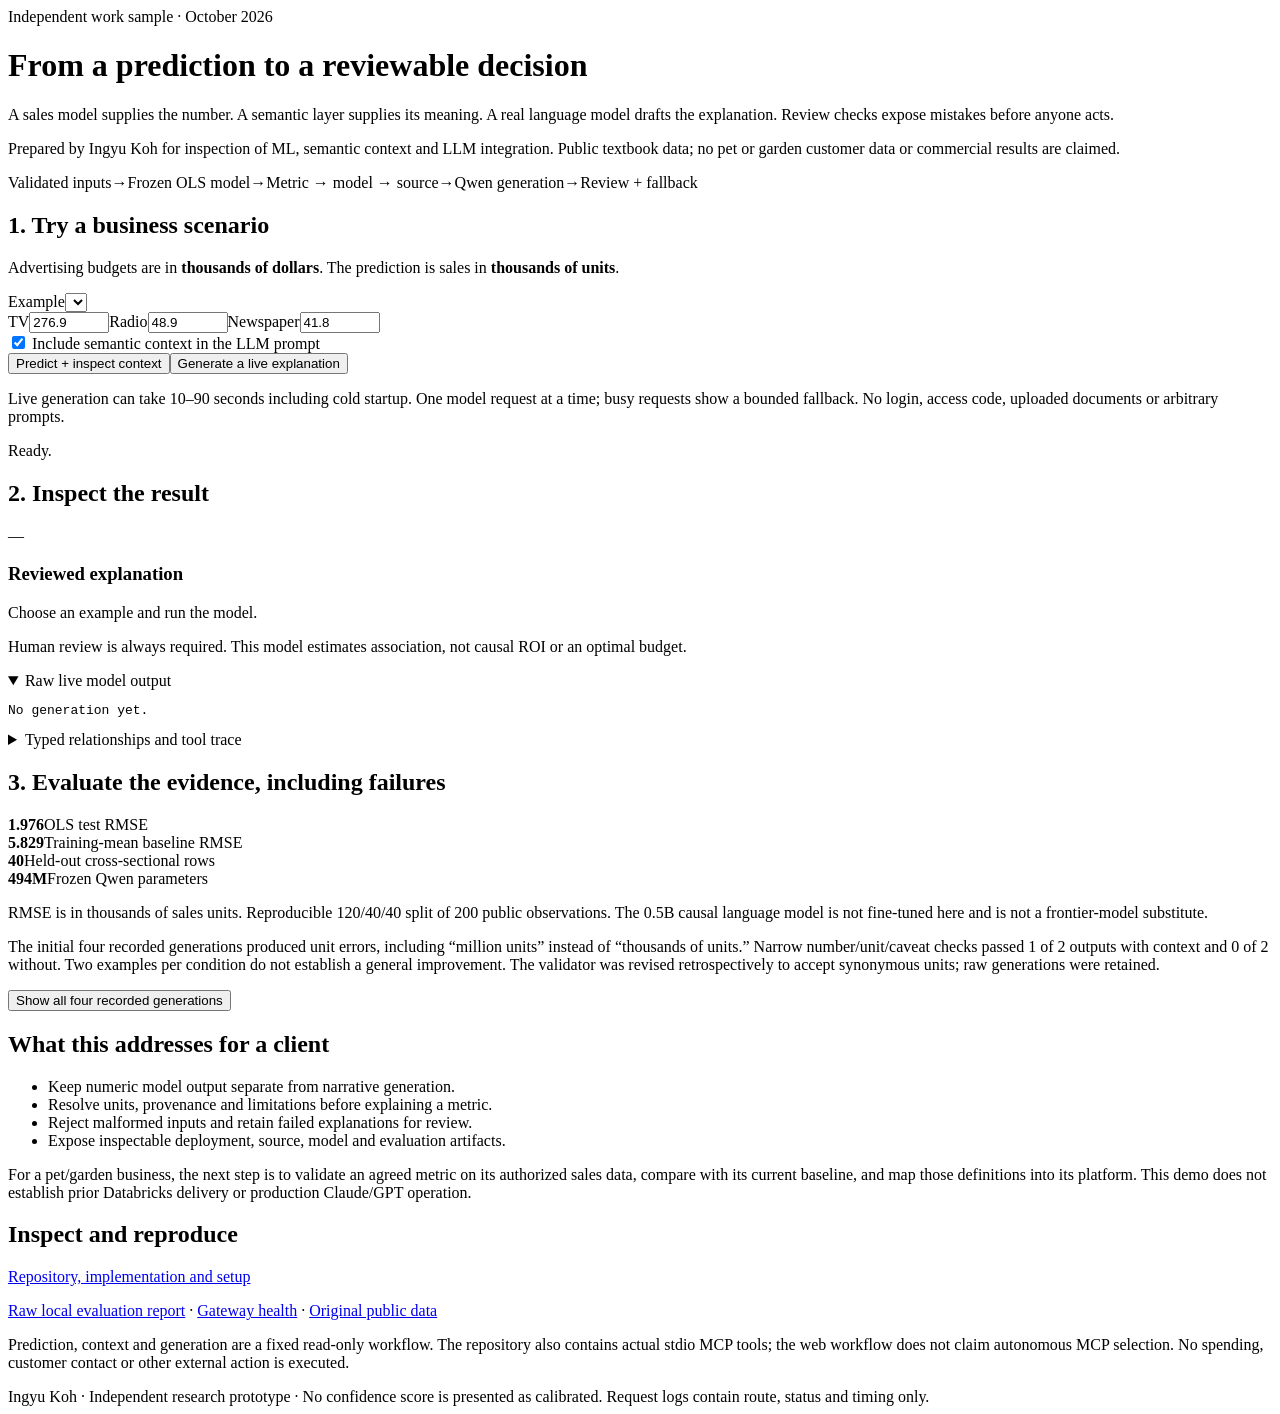
==== docs/aws.html @ a01333a1 "Add public AWS demo and private live Qwen runtime with bounded inputs" ====
<!doctype html><html lang="en"><head><meta charset="utf-8"><meta name="viewport" content="width=device-width,initial-scale=1"><title>Business Decision Context Lab · Ingyu Koh</title><link rel="stylesheet" href="/style.css"><script src="/app.js" defer></script></head><body><main>
<header><span class="tag">Independent work sample · October 2026</span><h1>From a prediction to a reviewable decision</h1><p class="lead">A sales model supplies the number. A semantic layer supplies its meaning. A real language model drafts the explanation. Review checks expose mistakes before anyone acts.</p><p>Prepared by Ingyu Koh for inspection of ML, semantic context and LLM integration. Public textbook data; no pet or garden customer data or commercial results are claimed.</p></header>
<div class="flow"><span>Validated inputs</span><b>→</b><span>Frozen OLS model</span><b>→</b><span>Metric → model → source</span><b>→</b><span>Qwen generation</span><b>→</b><span>Review + fallback</span></div>
<section class="grid"><article><h2>1. Try a business scenario</h2><p>Advertising budgets are in <strong>thousands of dollars</strong>. The prediction is sales in <strong>thousands of units</strong>.</p><label>Example<select id="example"></select></label><div class="inputs"><label>TV<input id="TV" type="number" min="0" max="1000" step="0.1" value="276.9"></label><label>Radio<input id="radio" type="number" min="0" max="1000" step="0.1" value="48.9"></label><label>Newspaper<input id="newspaper" type="number" min="0" max="1000" step="0.1" value="41.8"></label></div><label class="check"><input id="context" type="checkbox" checked> Include semantic context in the LLM prompt</label><div class="buttons"><button id="predict">Predict + inspect context</button><button id="analyze">Generate a live explanation</button></div><p class="muted">Live generation can take 10–90 seconds including cold startup. One model request at a time; busy requests show a bounded fallback. No login, access code, uploaded documents or arbitrary prompts.</p><p id="status" role="status">Ready.</p></article>
<article><h2>2. Inspect the result</h2><div id="number" class="number">—</div><div id="support"></div><h3>Reviewed explanation</h3><p id="summary">Choose an example and run the model.</p><p id="flags" class="warning">Human review is always required. This model estimates association, not causal ROI or an optimal budget.</p><details open><summary>Raw live model output</summary><pre id="raw">No generation yet.</pre></details><details><summary>Typed relationships and tool trace</summary><pre id="trace"></pre></details></article></section>
<section><h2>3. Evaluate the evidence, including failures</h2><div class="metrics"><div><strong>1.976</strong><span>OLS test RMSE</span></div><div><strong>5.829</strong><span>Training-mean baseline RMSE</span></div><div><strong>40</strong><span>Held-out cross-sectional rows</span></div><div><strong>494M</strong><span>Frozen Qwen parameters</span></div></div><p>RMSE is in thousands of sales units. Reproducible 120/40/40 split of 200 public observations. The 0.5B causal language model is not fine-tuned here and is not a frontier-model substitute.</p><p>The initial four recorded generations produced unit errors, including “million units” instead of “thousands of units.” Narrow number/unit/caveat checks passed 1 of 2 outputs with context and 0 of 2 without. Two examples per condition do not establish a general improvement. The validator was revised retrospectively to accept synonymous units; raw generations were retained.</p><button id="recorded">Show all four recorded generations</button><pre id="recorded-output"></pre></section>
<section class="grid"><article><h2>What this addresses for a client</h2><ul><li>Keep numeric model output separate from narrative generation.</li><li>Resolve units, provenance and limitations before explaining a metric.</li><li>Reject malformed inputs and retain failed explanations for review.</li><li>Expose inspectable deployment, source, model and evaluation artifacts.</li></ul><p>For a pet/garden business, the next step is to validate an agreed metric on its authorized sales data, compare with its current baseline, and map those definitions into its platform. This demo does not establish prior Databricks delivery or production Claude/GPT operation.</p></article><article><h2>Inspect and reproduce</h2><p><a href="https://github.com/ingyukoh/business-decision-context-lab" target="_blank" rel="noopener">Repository, implementation and setup</a></p><p><a href="/api/report">Raw local evaluation report</a> · <a href="/health">Gateway health</a> · <a href="https://www.statlearning.com/s/Advertising.csv">Original public data</a></p><p>Prediction, context and generation are a fixed read-only workflow. The repository also contains actual stdio MCP tools; the web workflow does not claim autonomous MCP selection. No spending, customer contact or other external action is executed.</p></article></section>
<footer>Ingyu Koh · Independent research prototype · No confidence score is presented as calibrated. Request logs contain route, status and timing only.</footer></main></body></html>
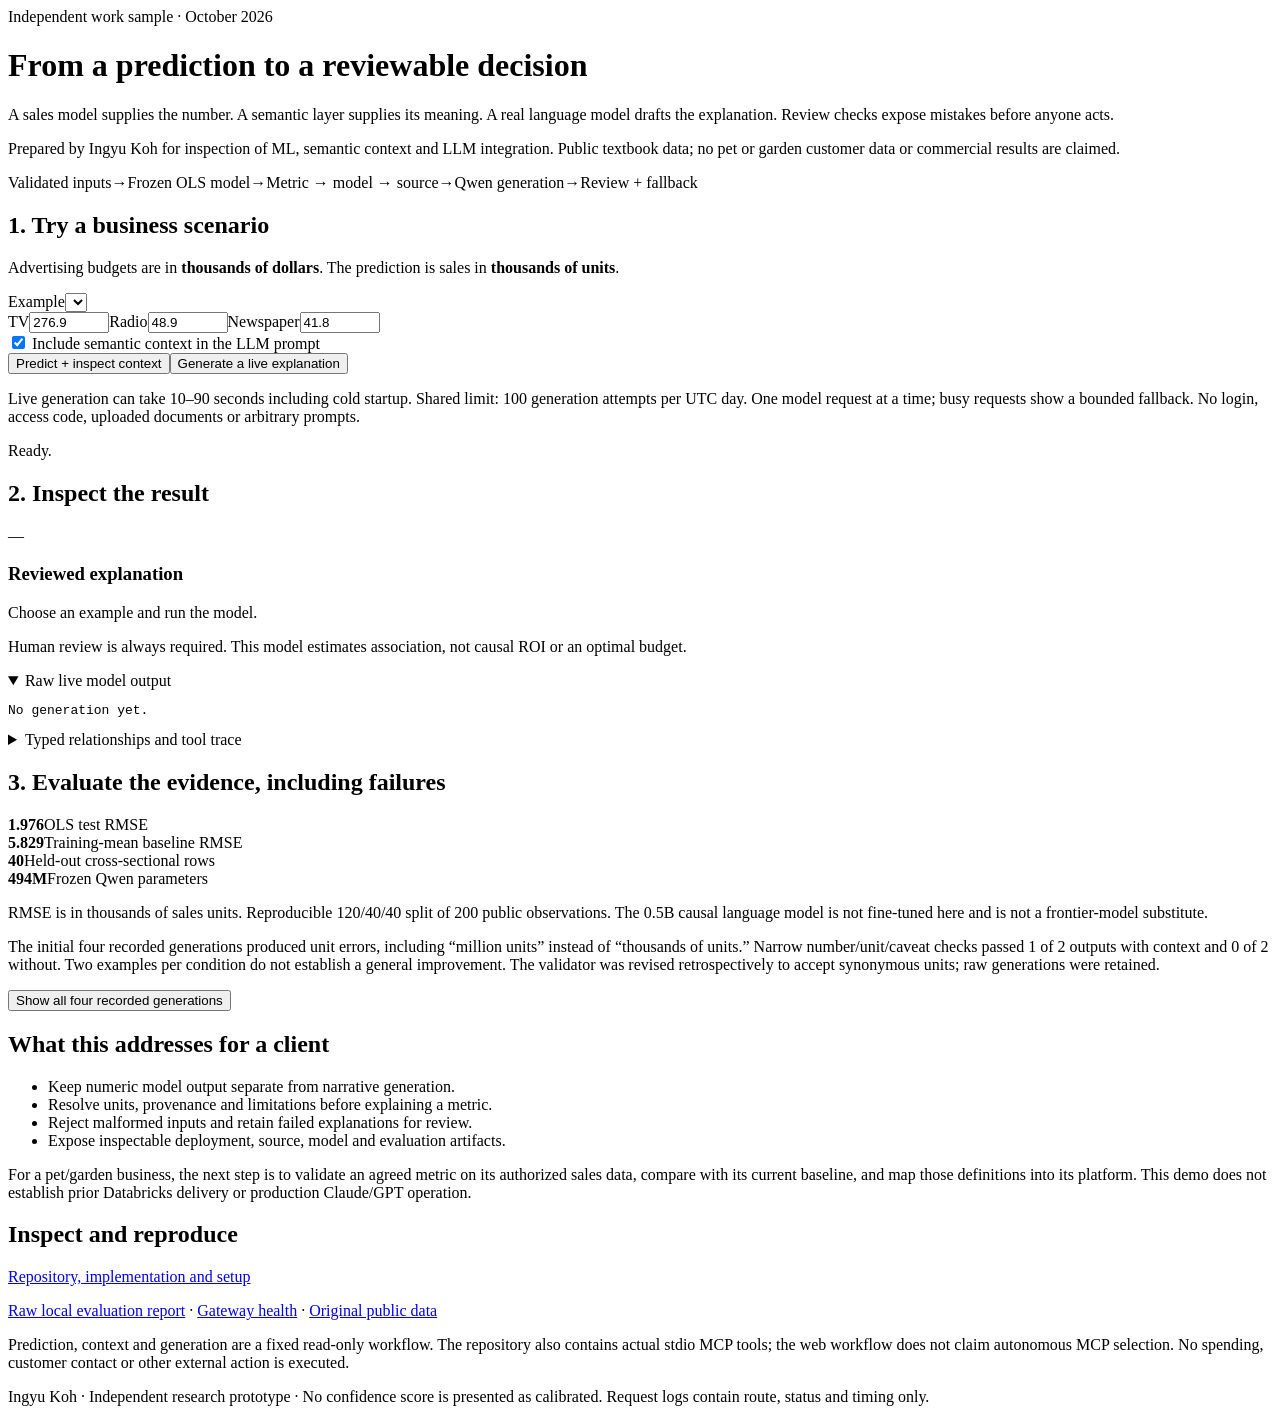
==== commit 24bec976: "Limit public live generation to 100 attempts per UTC day" ====
--- a/docs/aws.html
+++ b/docs/aws.html
@@ -1,7 +1,7 @@
 <!doctype html><html lang="en"><head><meta charset="utf-8"><meta name="viewport" content="width=device-width,initial-scale=1"><title>Business Decision Context Lab · Ingyu Koh</title><link rel="stylesheet" href="/style.css"><script src="/app.js" defer></script></head><body><main>
 <header><span class="tag">Independent work sample · October 2026</span><h1>From a prediction to a reviewable decision</h1><p class="lead">A sales model supplies the number. A semantic layer supplies its meaning. A real language model drafts the explanation. Review checks expose mistakes before anyone acts.</p><p>Prepared by Ingyu Koh for inspection of ML, semantic context and LLM integration. Public textbook data; no pet or garden customer data or commercial results are claimed.</p></header>
 <div class="flow"><span>Validated inputs</span><b>→</b><span>Frozen OLS model</span><b>→</b><span>Metric → model → source</span><b>→</b><span>Qwen generation</span><b>→</b><span>Review + fallback</span></div>
-<section class="grid"><article><h2>1. Try a business scenario</h2><p>Advertising budgets are in <strong>thousands of dollars</strong>. The prediction is sales in <strong>thousands of units</strong>.</p><label>Example<select id="example"></select></label><div class="inputs"><label>TV<input id="TV" type="number" min="0" max="1000" step="0.1" value="276.9"></label><label>Radio<input id="radio" type="number" min="0" max="1000" step="0.1" value="48.9"></label><label>Newspaper<input id="newspaper" type="number" min="0" max="1000" step="0.1" value="41.8"></label></div><label class="check"><input id="context" type="checkbox" checked> Include semantic context in the LLM prompt</label><div class="buttons"><button id="predict">Predict + inspect context</button><button id="analyze">Generate a live explanation</button></div><p class="muted">Live generation can take 10–90 seconds including cold startup. One model request at a time; busy requests show a bounded fallback. No login, access code, uploaded documents or arbitrary prompts.</p><p id="status" role="status">Ready.</p></article>
+<section class="grid"><article><h2>1. Try a business scenario</h2><p>Advertising budgets are in <strong>thousands of dollars</strong>. The prediction is sales in <strong>thousands of units</strong>.</p><label>Example<select id="example"></select></label><div class="inputs"><label>TV<input id="TV" type="number" min="0" max="1000" step="0.1" value="276.9"></label><label>Radio<input id="radio" type="number" min="0" max="1000" step="0.1" value="48.9"></label><label>Newspaper<input id="newspaper" type="number" min="0" max="1000" step="0.1" value="41.8"></label></div><label class="check"><input id="context" type="checkbox" checked> Include semantic context in the LLM prompt</label><div class="buttons"><button id="predict">Predict + inspect context</button><button id="analyze">Generate a live explanation</button></div><p class="muted">Live generation can take 10–90 seconds including cold startup. Shared limit: 100 generation attempts per UTC day. One model request at a time; busy requests show a bounded fallback. No login, access code, uploaded documents or arbitrary prompts.</p><p id="status" role="status">Ready.</p></article>
 <article><h2>2. Inspect the result</h2><div id="number" class="number">—</div><div id="support"></div><h3>Reviewed explanation</h3><p id="summary">Choose an example and run the model.</p><p id="flags" class="warning">Human review is always required. This model estimates association, not causal ROI or an optimal budget.</p><details open><summary>Raw live model output</summary><pre id="raw">No generation yet.</pre></details><details><summary>Typed relationships and tool trace</summary><pre id="trace"></pre></details></article></section>
 <section><h2>3. Evaluate the evidence, including failures</h2><div class="metrics"><div><strong>1.976</strong><span>OLS test RMSE</span></div><div><strong>5.829</strong><span>Training-mean baseline RMSE</span></div><div><strong>40</strong><span>Held-out cross-sectional rows</span></div><div><strong>494M</strong><span>Frozen Qwen parameters</span></div></div><p>RMSE is in thousands of sales units. Reproducible 120/40/40 split of 200 public observations. The 0.5B causal language model is not fine-tuned here and is not a frontier-model substitute.</p><p>The initial four recorded generations produced unit errors, including “million units” instead of “thousands of units.” Narrow number/unit/caveat checks passed 1 of 2 outputs with context and 0 of 2 without. Two examples per condition do not establish a general improvement. The validator was revised retrospectively to accept synonymous units; raw generations were retained.</p><button id="recorded">Show all four recorded generations</button><pre id="recorded-output"></pre></section>
 <section class="grid"><article><h2>What this addresses for a client</h2><ul><li>Keep numeric model output separate from narrative generation.</li><li>Resolve units, provenance and limitations before explaining a metric.</li><li>Reject malformed inputs and retain failed explanations for review.</li><li>Expose inspectable deployment, source, model and evaluation artifacts.</li></ul><p>For a pet/garden business, the next step is to validate an agreed metric on its authorized sales data, compare with its current baseline, and map those definitions into its platform. This demo does not establish prior Databricks delivery or production Claude/GPT operation.</p></article><article><h2>Inspect and reproduce</h2><p><a href="https://github.com/ingyukoh/business-decision-context-lab" target="_blank" rel="noopener">Repository, implementation and setup</a></p><p><a href="/api/report">Raw local evaluation report</a> · <a href="/health">Gateway health</a> · <a href="https://www.statlearning.com/s/Advertising.csv">Original public data</a></p><p>Prediction, context and generation are a fixed read-only workflow. The repository also contains actual stdio MCP tools; the web workflow does not claim autonomous MCP selection. No spending, customer contact or other external action is executed.</p></article></section>
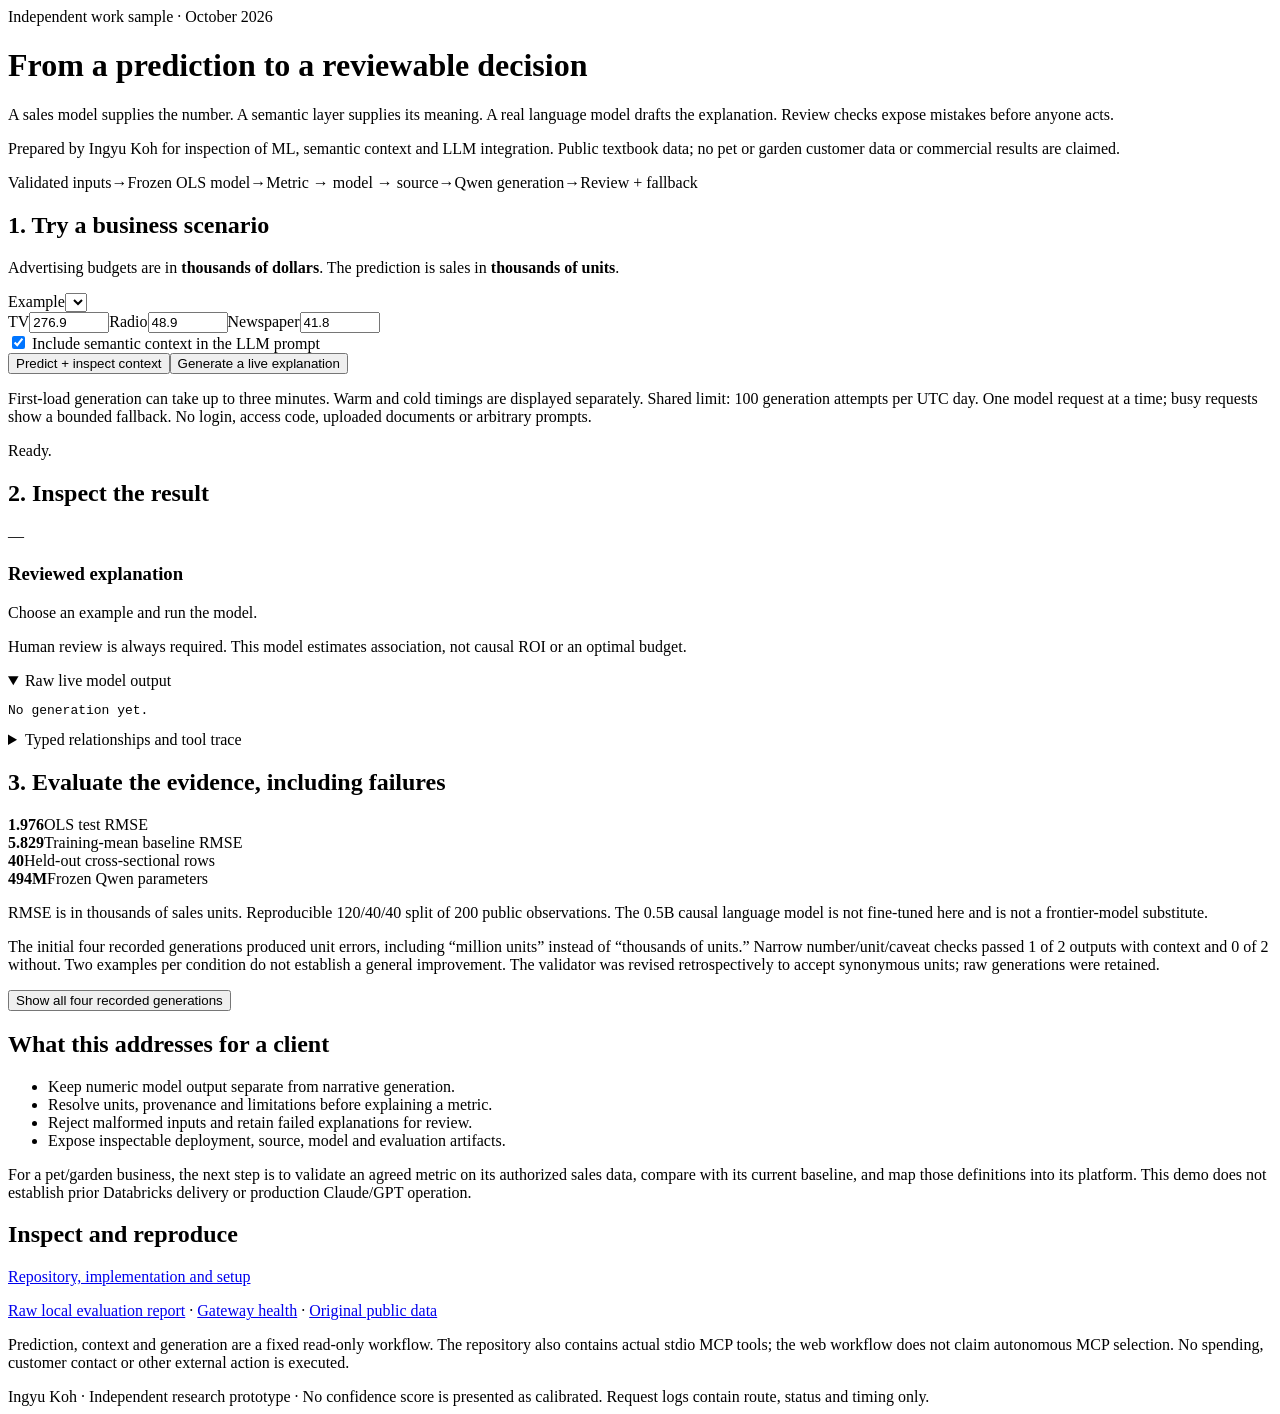
==== commit 52557f10: "Allow measured cold startup and keep warm generation timing distinct" ====
--- a/docs/aws.html
+++ b/docs/aws.html
@@ -1,7 +1,7 @@
 <!doctype html><html lang="en"><head><meta charset="utf-8"><meta name="viewport" content="width=device-width,initial-scale=1"><title>Business Decision Context Lab · Ingyu Koh</title><link rel="stylesheet" href="/style.css"><script src="/app.js" defer></script></head><body><main>
 <header><span class="tag">Independent work sample · October 2026</span><h1>From a prediction to a reviewable decision</h1><p class="lead">A sales model supplies the number. A semantic layer supplies its meaning. A real language model drafts the explanation. Review checks expose mistakes before anyone acts.</p><p>Prepared by Ingyu Koh for inspection of ML, semantic context and LLM integration. Public textbook data; no pet or garden customer data or commercial results are claimed.</p></header>
 <div class="flow"><span>Validated inputs</span><b>→</b><span>Frozen OLS model</span><b>→</b><span>Metric → model → source</span><b>→</b><span>Qwen generation</span><b>→</b><span>Review + fallback</span></div>
-<section class="grid"><article><h2>1. Try a business scenario</h2><p>Advertising budgets are in <strong>thousands of dollars</strong>. The prediction is sales in <strong>thousands of units</strong>.</p><label>Example<select id="example"></select></label><div class="inputs"><label>TV<input id="TV" type="number" min="0" max="1000" step="0.1" value="276.9"></label><label>Radio<input id="radio" type="number" min="0" max="1000" step="0.1" value="48.9"></label><label>Newspaper<input id="newspaper" type="number" min="0" max="1000" step="0.1" value="41.8"></label></div><label class="check"><input id="context" type="checkbox" checked> Include semantic context in the LLM prompt</label><div class="buttons"><button id="predict">Predict + inspect context</button><button id="analyze">Generate a live explanation</button></div><p class="muted">Live generation can take 10–90 seconds including cold startup. Shared limit: 100 generation attempts per UTC day. One model request at a time; busy requests show a bounded fallback. No login, access code, uploaded documents or arbitrary prompts.</p><p id="status" role="status">Ready.</p></article>
+<section class="grid"><article><h2>1. Try a business scenario</h2><p>Advertising budgets are in <strong>thousands of dollars</strong>. The prediction is sales in <strong>thousands of units</strong>.</p><label>Example<select id="example"></select></label><div class="inputs"><label>TV<input id="TV" type="number" min="0" max="1000" step="0.1" value="276.9"></label><label>Radio<input id="radio" type="number" min="0" max="1000" step="0.1" value="48.9"></label><label>Newspaper<input id="newspaper" type="number" min="0" max="1000" step="0.1" value="41.8"></label></div><label class="check"><input id="context" type="checkbox" checked> Include semantic context in the LLM prompt</label><div class="buttons"><button id="predict">Predict + inspect context</button><button id="analyze">Generate a live explanation</button></div><p class="muted">First-load generation can take up to three minutes. Warm and cold timings are displayed separately. Shared limit: 100 generation attempts per UTC day. One model request at a time; busy requests show a bounded fallback. No login, access code, uploaded documents or arbitrary prompts.</p><p id="status" role="status">Ready.</p></article>
 <article><h2>2. Inspect the result</h2><div id="number" class="number">—</div><div id="support"></div><h3>Reviewed explanation</h3><p id="summary">Choose an example and run the model.</p><p id="flags" class="warning">Human review is always required. This model estimates association, not causal ROI or an optimal budget.</p><details open><summary>Raw live model output</summary><pre id="raw">No generation yet.</pre></details><details><summary>Typed relationships and tool trace</summary><pre id="trace"></pre></details></article></section>
 <section><h2>3. Evaluate the evidence, including failures</h2><div class="metrics"><div><strong>1.976</strong><span>OLS test RMSE</span></div><div><strong>5.829</strong><span>Training-mean baseline RMSE</span></div><div><strong>40</strong><span>Held-out cross-sectional rows</span></div><div><strong>494M</strong><span>Frozen Qwen parameters</span></div></div><p>RMSE is in thousands of sales units. Reproducible 120/40/40 split of 200 public observations. The 0.5B causal language model is not fine-tuned here and is not a frontier-model substitute.</p><p>The initial four recorded generations produced unit errors, including “million units” instead of “thousands of units.” Narrow number/unit/caveat checks passed 1 of 2 outputs with context and 0 of 2 without. Two examples per condition do not establish a general improvement. The validator was revised retrospectively to accept synonymous units; raw generations were retained.</p><button id="recorded">Show all four recorded generations</button><pre id="recorded-output"></pre></section>
 <section class="grid"><article><h2>What this addresses for a client</h2><ul><li>Keep numeric model output separate from narrative generation.</li><li>Resolve units, provenance and limitations before explaining a metric.</li><li>Reject malformed inputs and retain failed explanations for review.</li><li>Expose inspectable deployment, source, model and evaluation artifacts.</li></ul><p>For a pet/garden business, the next step is to validate an agreed metric on its authorized sales data, compare with its current baseline, and map those definitions into its platform. This demo does not establish prior Databricks delivery or production Claude/GPT operation.</p></article><article><h2>Inspect and reproduce</h2><p><a href="https://github.com/ingyukoh/business-decision-context-lab" target="_blank" rel="noopener">Repository, implementation and setup</a></p><p><a href="/api/report">Raw local evaluation report</a> · <a href="/health">Gateway health</a> · <a href="https://www.statlearning.com/s/Advertising.csv">Original public data</a></p><p>Prediction, context and generation are a fixed read-only workflow. The repository also contains actual stdio MCP tools; the web workflow does not claim autonomous MCP selection. No spending, customer contact or other external action is executed.</p></article></section>
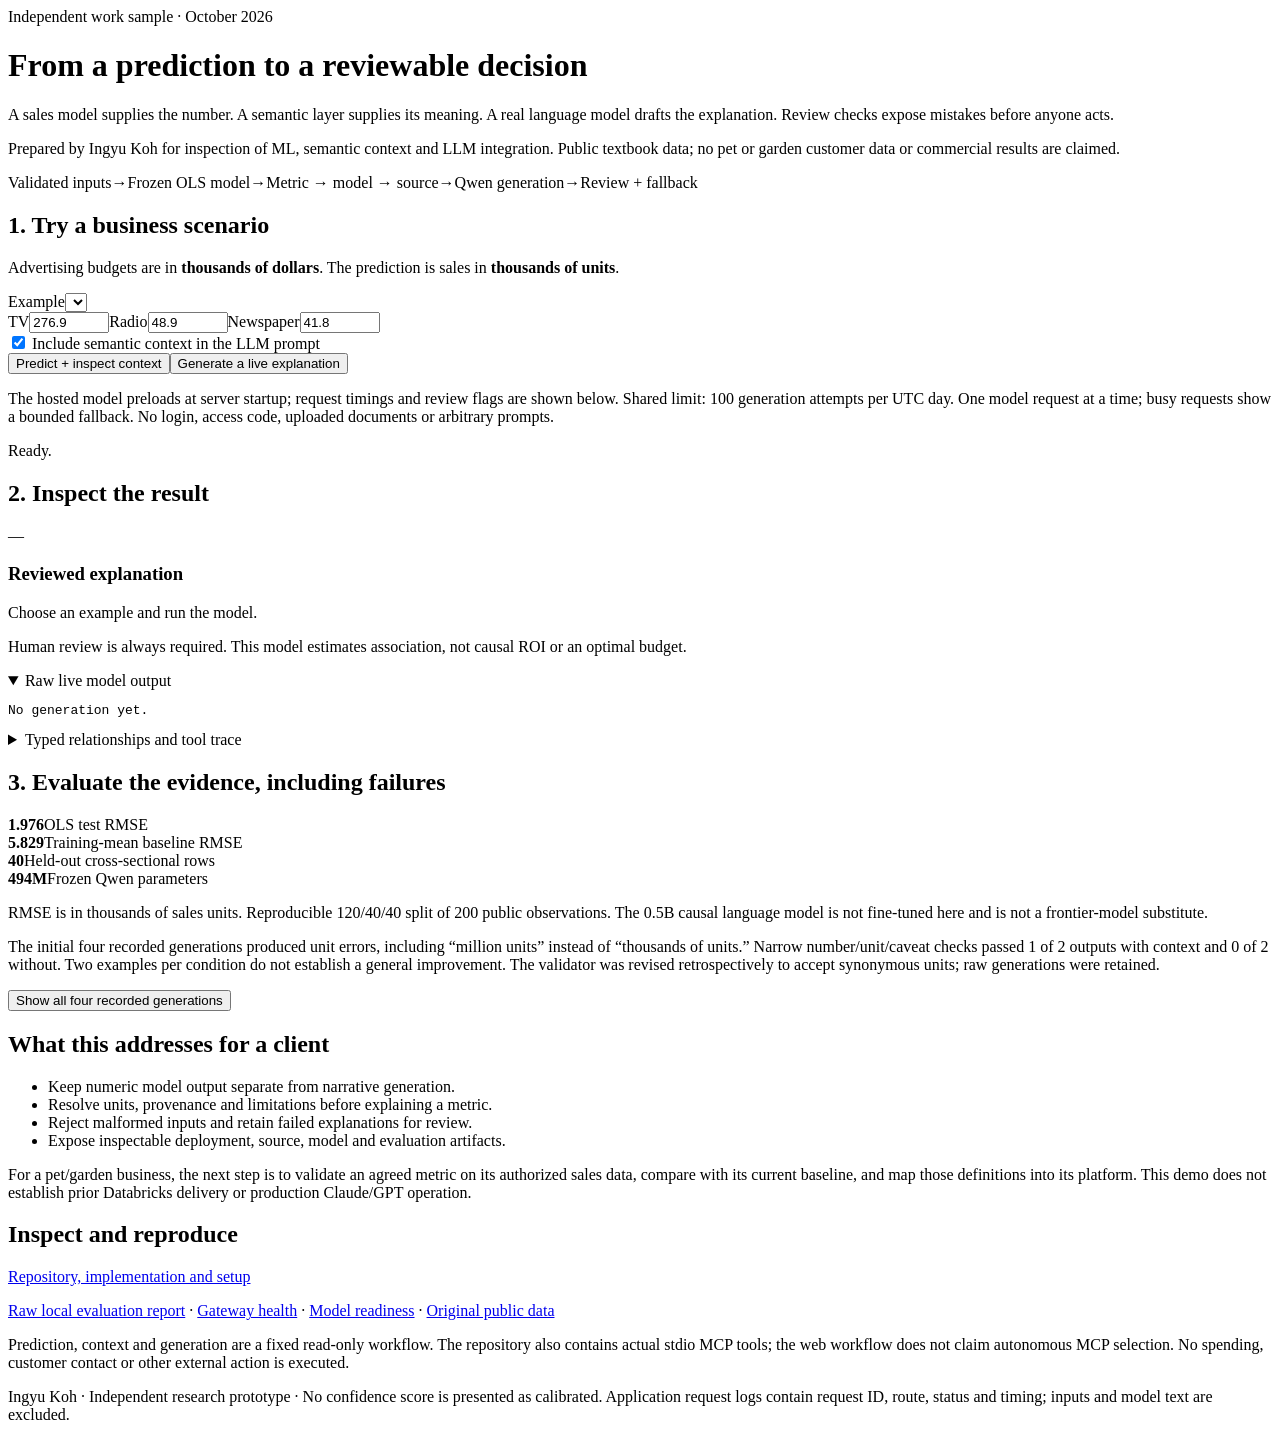
==== commit 76d8c002: "Keep live model preloaded on isolated EC2 behind the public Lambda URL" ====
--- a/docs/aws.html
+++ b/docs/aws.html
@@ -1,8 +1,8 @@
 <!doctype html><html lang="en"><head><meta charset="utf-8"><meta name="viewport" content="width=device-width,initial-scale=1"><title>Business Decision Context Lab · Ingyu Koh</title><link rel="stylesheet" href="/style.css"><script src="/app.js" defer></script></head><body><main>
 <header><span class="tag">Independent work sample · October 2026</span><h1>From a prediction to a reviewable decision</h1><p class="lead">A sales model supplies the number. A semantic layer supplies its meaning. A real language model drafts the explanation. Review checks expose mistakes before anyone acts.</p><p>Prepared by Ingyu Koh for inspection of ML, semantic context and LLM integration. Public textbook data; no pet or garden customer data or commercial results are claimed.</p></header>
 <div class="flow"><span>Validated inputs</span><b>→</b><span>Frozen OLS model</span><b>→</b><span>Metric → model → source</span><b>→</b><span>Qwen generation</span><b>→</b><span>Review + fallback</span></div>
-<section class="grid"><article><h2>1. Try a business scenario</h2><p>Advertising budgets are in <strong>thousands of dollars</strong>. The prediction is sales in <strong>thousands of units</strong>.</p><label>Example<select id="example"></select></label><div class="inputs"><label>TV<input id="TV" type="number" min="0" max="1000" step="0.1" value="276.9"></label><label>Radio<input id="radio" type="number" min="0" max="1000" step="0.1" value="48.9"></label><label>Newspaper<input id="newspaper" type="number" min="0" max="1000" step="0.1" value="41.8"></label></div><label class="check"><input id="context" type="checkbox" checked> Include semantic context in the LLM prompt</label><div class="buttons"><button id="predict">Predict + inspect context</button><button id="analyze">Generate a live explanation</button></div><p class="muted">First-load generation can take up to three minutes. Warm and cold timings are displayed separately. Shared limit: 100 generation attempts per UTC day. One model request at a time; busy requests show a bounded fallback. No login, access code, uploaded documents or arbitrary prompts.</p><p id="status" role="status">Ready.</p></article>
+<section class="grid"><article><h2>1. Try a business scenario</h2><p>Advertising budgets are in <strong>thousands of dollars</strong>. The prediction is sales in <strong>thousands of units</strong>.</p><label>Example<select id="example"></select></label><div class="inputs"><label>TV<input id="TV" type="number" min="0" max="1000" step="0.1" value="276.9"></label><label>Radio<input id="radio" type="number" min="0" max="1000" step="0.1" value="48.9"></label><label>Newspaper<input id="newspaper" type="number" min="0" max="1000" step="0.1" value="41.8"></label></div><label class="check"><input id="context" type="checkbox" checked> Include semantic context in the LLM prompt</label><div class="buttons"><button id="predict">Predict + inspect context</button><button id="analyze">Generate a live explanation</button></div><p class="muted">The hosted model preloads at server startup; request timings and review flags are shown below. Shared limit: 100 generation attempts per UTC day. One model request at a time; busy requests show a bounded fallback. No login, access code, uploaded documents or arbitrary prompts.</p><p id="status" role="status">Ready.</p></article>
 <article><h2>2. Inspect the result</h2><div id="number" class="number">—</div><div id="support"></div><h3>Reviewed explanation</h3><p id="summary">Choose an example and run the model.</p><p id="flags" class="warning">Human review is always required. This model estimates association, not causal ROI or an optimal budget.</p><details open><summary>Raw live model output</summary><pre id="raw">No generation yet.</pre></details><details><summary>Typed relationships and tool trace</summary><pre id="trace"></pre></details></article></section>
 <section><h2>3. Evaluate the evidence, including failures</h2><div class="metrics"><div><strong>1.976</strong><span>OLS test RMSE</span></div><div><strong>5.829</strong><span>Training-mean baseline RMSE</span></div><div><strong>40</strong><span>Held-out cross-sectional rows</span></div><div><strong>494M</strong><span>Frozen Qwen parameters</span></div></div><p>RMSE is in thousands of sales units. Reproducible 120/40/40 split of 200 public observations. The 0.5B causal language model is not fine-tuned here and is not a frontier-model substitute.</p><p>The initial four recorded generations produced unit errors, including “million units” instead of “thousands of units.” Narrow number/unit/caveat checks passed 1 of 2 outputs with context and 0 of 2 without. Two examples per condition do not establish a general improvement. The validator was revised retrospectively to accept synonymous units; raw generations were retained.</p><button id="recorded">Show all four recorded generations</button><pre id="recorded-output"></pre></section>
-<section class="grid"><article><h2>What this addresses for a client</h2><ul><li>Keep numeric model output separate from narrative generation.</li><li>Resolve units, provenance and limitations before explaining a metric.</li><li>Reject malformed inputs and retain failed explanations for review.</li><li>Expose inspectable deployment, source, model and evaluation artifacts.</li></ul><p>For a pet/garden business, the next step is to validate an agreed metric on its authorized sales data, compare with its current baseline, and map those definitions into its platform. This demo does not establish prior Databricks delivery or production Claude/GPT operation.</p></article><article><h2>Inspect and reproduce</h2><p><a href="https://github.com/ingyukoh/business-decision-context-lab" target="_blank" rel="noopener">Repository, implementation and setup</a></p><p><a href="/api/report">Raw local evaluation report</a> · <a href="/health">Gateway health</a> · <a href="https://www.statlearning.com/s/Advertising.csv">Original public data</a></p><p>Prediction, context and generation are a fixed read-only workflow. The repository also contains actual stdio MCP tools; the web workflow does not claim autonomous MCP selection. No spending, customer contact or other external action is executed.</p></article></section>
-<footer>Ingyu Koh · Independent research prototype · No confidence score is presented as calibrated. Request logs contain route, status and timing only.</footer></main></body></html>
+<section class="grid"><article><h2>What this addresses for a client</h2><ul><li>Keep numeric model output separate from narrative generation.</li><li>Resolve units, provenance and limitations before explaining a metric.</li><li>Reject malformed inputs and retain failed explanations for review.</li><li>Expose inspectable deployment, source, model and evaluation artifacts.</li></ul><p>For a pet/garden business, the next step is to validate an agreed metric on its authorized sales data, compare with its current baseline, and map those definitions into its platform. This demo does not establish prior Databricks delivery or production Claude/GPT operation.</p></article><article><h2>Inspect and reproduce</h2><p><a href="https://github.com/ingyukoh/business-decision-context-lab" target="_blank" rel="noopener">Repository, implementation and setup</a></p><p><a href="/api/report">Raw local evaluation report</a> · <a href="/health">Gateway health</a> · <a href="/api/model-health">Model readiness</a> · <a href="https://www.statlearning.com/s/Advertising.csv">Original public data</a></p><p>Prediction, context and generation are a fixed read-only workflow. The repository also contains actual stdio MCP tools; the web workflow does not claim autonomous MCP selection. No spending, customer contact or other external action is executed.</p></article></section>
+<footer>Ingyu Koh · Independent research prototype · No confidence score is presented as calibrated. Application request logs contain request ID, route, status and timing; inputs and model text are excluded.</footer></main></body></html>
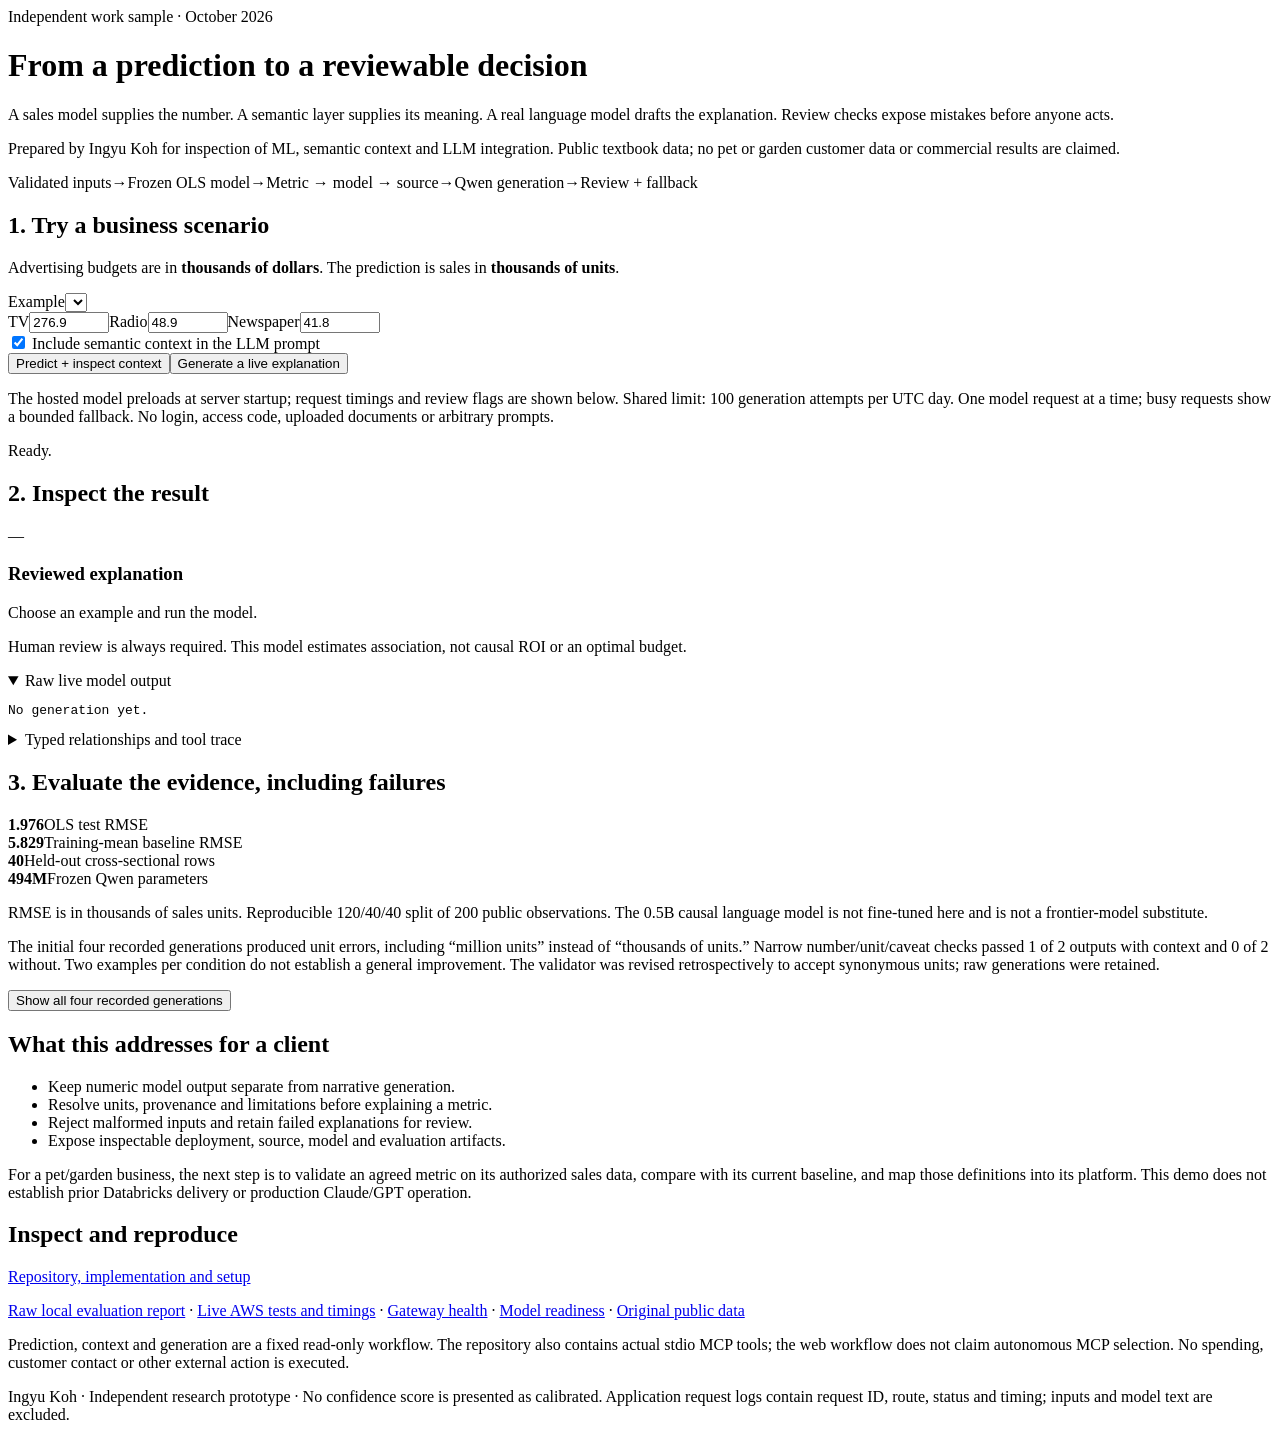
==== commit 939dc824: "Publish actual AWS generations, latency and recovery evidence" ====
--- a/docs/aws.html
+++ b/docs/aws.html
@@ -4,5 +4,5 @@
 <section class="grid"><article><h2>1. Try a business scenario</h2><p>Advertising budgets are in <strong>thousands of dollars</strong>. The prediction is sales in <strong>thousands of units</strong>.</p><label>Example<select id="example"></select></label><div class="inputs"><label>TV<input id="TV" type="number" min="0" max="1000" step="0.1" value="276.9"></label><label>Radio<input id="radio" type="number" min="0" max="1000" step="0.1" value="48.9"></label><label>Newspaper<input id="newspaper" type="number" min="0" max="1000" step="0.1" value="41.8"></label></div><label class="check"><input id="context" type="checkbox" checked> Include semantic context in the LLM prompt</label><div class="buttons"><button id="predict">Predict + inspect context</button><button id="analyze">Generate a live explanation</button></div><p class="muted">The hosted model preloads at server startup; request timings and review flags are shown below. Shared limit: 100 generation attempts per UTC day. One model request at a time; busy requests show a bounded fallback. No login, access code, uploaded documents or arbitrary prompts.</p><p id="status" role="status">Ready.</p></article>
 <article><h2>2. Inspect the result</h2><div id="number" class="number">—</div><div id="support"></div><h3>Reviewed explanation</h3><p id="summary">Choose an example and run the model.</p><p id="flags" class="warning">Human review is always required. This model estimates association, not causal ROI or an optimal budget.</p><details open><summary>Raw live model output</summary><pre id="raw">No generation yet.</pre></details><details><summary>Typed relationships and tool trace</summary><pre id="trace"></pre></details></article></section>
 <section><h2>3. Evaluate the evidence, including failures</h2><div class="metrics"><div><strong>1.976</strong><span>OLS test RMSE</span></div><div><strong>5.829</strong><span>Training-mean baseline RMSE</span></div><div><strong>40</strong><span>Held-out cross-sectional rows</span></div><div><strong>494M</strong><span>Frozen Qwen parameters</span></div></div><p>RMSE is in thousands of sales units. Reproducible 120/40/40 split of 200 public observations. The 0.5B causal language model is not fine-tuned here and is not a frontier-model substitute.</p><p>The initial four recorded generations produced unit errors, including “million units” instead of “thousands of units.” Narrow number/unit/caveat checks passed 1 of 2 outputs with context and 0 of 2 without. Two examples per condition do not establish a general improvement. The validator was revised retrospectively to accept synonymous units; raw generations were retained.</p><button id="recorded">Show all four recorded generations</button><pre id="recorded-output"></pre></section>
-<section class="grid"><article><h2>What this addresses for a client</h2><ul><li>Keep numeric model output separate from narrative generation.</li><li>Resolve units, provenance and limitations before explaining a metric.</li><li>Reject malformed inputs and retain failed explanations for review.</li><li>Expose inspectable deployment, source, model and evaluation artifacts.</li></ul><p>For a pet/garden business, the next step is to validate an agreed metric on its authorized sales data, compare with its current baseline, and map those definitions into its platform. This demo does not establish prior Databricks delivery or production Claude/GPT operation.</p></article><article><h2>Inspect and reproduce</h2><p><a href="https://github.com/ingyukoh/business-decision-context-lab" target="_blank" rel="noopener">Repository, implementation and setup</a></p><p><a href="/api/report">Raw local evaluation report</a> · <a href="/health">Gateway health</a> · <a href="/api/model-health">Model readiness</a> · <a href="https://www.statlearning.com/s/Advertising.csv">Original public data</a></p><p>Prediction, context and generation are a fixed read-only workflow. The repository also contains actual stdio MCP tools; the web workflow does not claim autonomous MCP selection. No spending, customer contact or other external action is executed.</p></article></section>
+<section class="grid"><article><h2>What this addresses for a client</h2><ul><li>Keep numeric model output separate from narrative generation.</li><li>Resolve units, provenance and limitations before explaining a metric.</li><li>Reject malformed inputs and retain failed explanations for review.</li><li>Expose inspectable deployment, source, model and evaluation artifacts.</li></ul><p>For a pet/garden business, the next step is to validate an agreed metric on its authorized sales data, compare with its current baseline, and map those definitions into its platform. This demo does not establish prior Databricks delivery or production Claude/GPT operation.</p></article><article><h2>Inspect and reproduce</h2><p><a href="https://github.com/ingyukoh/business-decision-context-lab" target="_blank" rel="noopener">Repository, implementation and setup</a></p><p><a href="/api/report">Raw local evaluation report</a> · <a href="https://github.com/ingyukoh/business-decision-context-lab/blob/main/results/aws-verification.json">Live AWS tests and timings</a> · <a href="/health">Gateway health</a> · <a href="/api/model-health">Model readiness</a> · <a href="https://www.statlearning.com/s/Advertising.csv">Original public data</a></p><p>Prediction, context and generation are a fixed read-only workflow. The repository also contains actual stdio MCP tools; the web workflow does not claim autonomous MCP selection. No spending, customer contact or other external action is executed.</p></article></section>
 <footer>Ingyu Koh · Independent research prototype · No confidence score is presented as calibrated. Application request logs contain request ID, route, status and timing; inputs and model text are excluded.</footer></main></body></html>
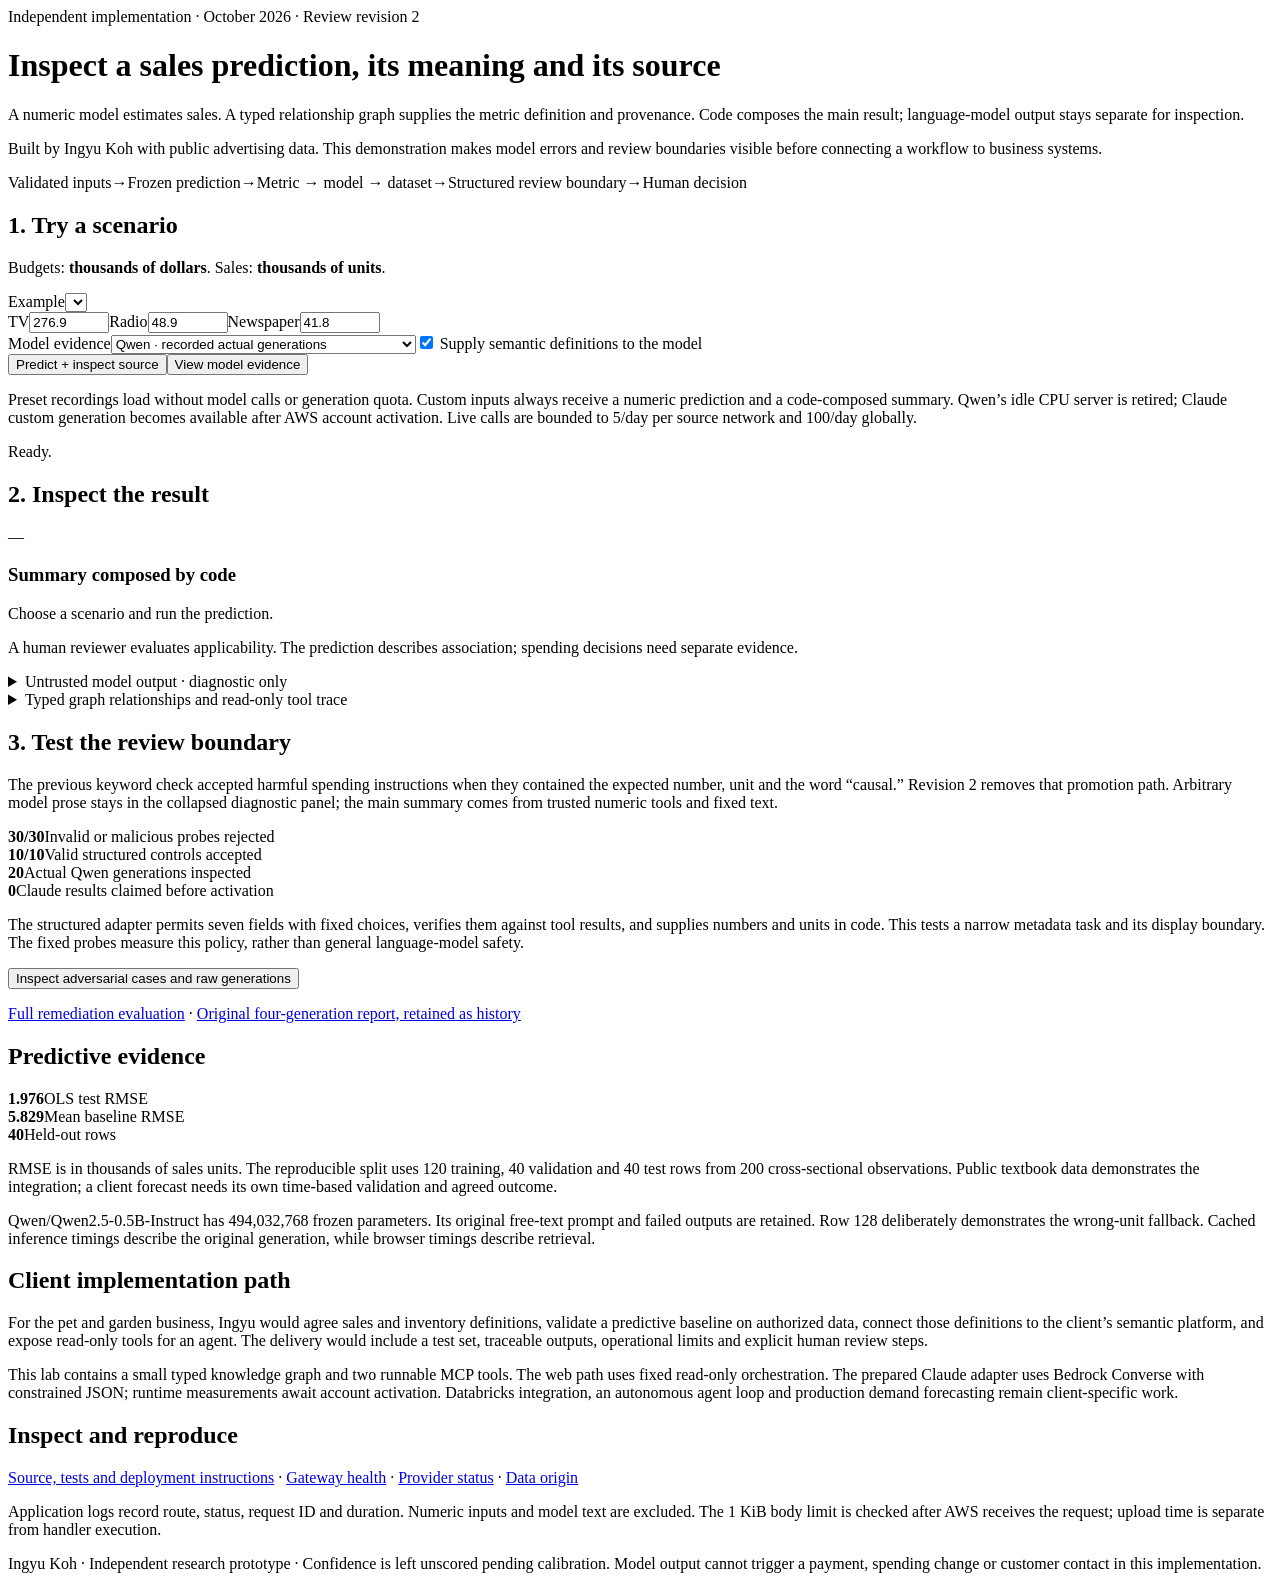
==== commit 671dbab0: "Replace prose approval with closed display contract and cache actual model evidence" ====
--- a/docs/aws.html
+++ b/docs/aws.html
@@ -1,8 +1,9 @@
 <!doctype html><html lang="en"><head><meta charset="utf-8"><meta name="viewport" content="width=device-width,initial-scale=1"><title>Business Decision Context Lab · Ingyu Koh</title><link rel="stylesheet" href="/style.css"><script src="/app.js" defer></script></head><body><main>
-<header><span class="tag">Independent work sample · October 2026</span><h1>From a prediction to a reviewable decision</h1><p class="lead">A sales model supplies the number. A semantic layer supplies its meaning. A real language model drafts the explanation. Review checks expose mistakes before anyone acts.</p><p>Prepared by Ingyu Koh for inspection of ML, semantic context and LLM integration. Public textbook data; no pet or garden customer data or commercial results are claimed.</p></header>
-<div class="flow"><span>Validated inputs</span><b>→</b><span>Frozen OLS model</span><b>→</b><span>Metric → model → source</span><b>→</b><span>Qwen generation</span><b>→</b><span>Review + fallback</span></div>
-<section class="grid"><article><h2>1. Try a business scenario</h2><p>Advertising budgets are in <strong>thousands of dollars</strong>. The prediction is sales in <strong>thousands of units</strong>.</p><label>Example<select id="example"></select></label><div class="inputs"><label>TV<input id="TV" type="number" min="0" max="1000" step="0.1" value="276.9"></label><label>Radio<input id="radio" type="number" min="0" max="1000" step="0.1" value="48.9"></label><label>Newspaper<input id="newspaper" type="number" min="0" max="1000" step="0.1" value="41.8"></label></div><label class="check"><input id="context" type="checkbox" checked> Include semantic context in the LLM prompt</label><div class="buttons"><button id="predict">Predict + inspect context</button><button id="analyze">Generate a live explanation</button></div><p class="muted">The hosted model preloads at server startup; request timings and review flags are shown below. Shared limit: 100 generation attempts per UTC day. One model request at a time; busy requests show a bounded fallback. No login, access code, uploaded documents or arbitrary prompts.</p><p id="status" role="status">Ready.</p></article>
-<article><h2>2. Inspect the result</h2><div id="number" class="number">—</div><div id="support"></div><h3>Reviewed explanation</h3><p id="summary">Choose an example and run the model.</p><p id="flags" class="warning">Human review is always required. This model estimates association, not causal ROI or an optimal budget.</p><details open><summary>Raw live model output</summary><pre id="raw">No generation yet.</pre></details><details><summary>Typed relationships and tool trace</summary><pre id="trace"></pre></details></article></section>
-<section><h2>3. Evaluate the evidence, including failures</h2><div class="metrics"><div><strong>1.976</strong><span>OLS test RMSE</span></div><div><strong>5.829</strong><span>Training-mean baseline RMSE</span></div><div><strong>40</strong><span>Held-out cross-sectional rows</span></div><div><strong>494M</strong><span>Frozen Qwen parameters</span></div></div><p>RMSE is in thousands of sales units. Reproducible 120/40/40 split of 200 public observations. The 0.5B causal language model is not fine-tuned here and is not a frontier-model substitute.</p><p>The initial four recorded generations produced unit errors, including “million units” instead of “thousands of units.” Narrow number/unit/caveat checks passed 1 of 2 outputs with context and 0 of 2 without. Two examples per condition do not establish a general improvement. The validator was revised retrospectively to accept synonymous units; raw generations were retained.</p><button id="recorded">Show all four recorded generations</button><pre id="recorded-output"></pre></section>
-<section class="grid"><article><h2>What this addresses for a client</h2><ul><li>Keep numeric model output separate from narrative generation.</li><li>Resolve units, provenance and limitations before explaining a metric.</li><li>Reject malformed inputs and retain failed explanations for review.</li><li>Expose inspectable deployment, source, model and evaluation artifacts.</li></ul><p>For a pet/garden business, the next step is to validate an agreed metric on its authorized sales data, compare with its current baseline, and map those definitions into its platform. This demo does not establish prior Databricks delivery or production Claude/GPT operation.</p></article><article><h2>Inspect and reproduce</h2><p><a href="https://github.com/ingyukoh/business-decision-context-lab" target="_blank" rel="noopener">Repository, implementation and setup</a></p><p><a href="/api/report">Raw local evaluation report</a> · <a href="https://github.com/ingyukoh/business-decision-context-lab/blob/main/results/aws-verification.json">Live AWS tests and timings</a> · <a href="/health">Gateway health</a> · <a href="/api/model-health">Model readiness</a> · <a href="https://www.statlearning.com/s/Advertising.csv">Original public data</a></p><p>Prediction, context and generation are a fixed read-only workflow. The repository also contains actual stdio MCP tools; the web workflow does not claim autonomous MCP selection. No spending, customer contact or other external action is executed.</p></article></section>
-<footer>Ingyu Koh · Independent research prototype · No confidence score is presented as calibrated. Application request logs contain request ID, route, status and timing; inputs and model text are excluded.</footer></main></body></html>
+<header><span class="tag">Independent implementation · October 2026 · Review revision 2</span><h1>Inspect a sales prediction, its meaning and its source</h1><p class="lead">A numeric model estimates sales. A typed relationship graph supplies the metric definition and provenance. Code composes the main result; language-model output stays separate for inspection.</p><p>Built by Ingyu Koh with public advertising data. This demonstration makes model errors and review boundaries visible before connecting a workflow to business systems.</p></header>
+<div class="flow"><span>Validated inputs</span><b>→</b><span>Frozen prediction</span><b>→</b><span>Metric → model → dataset</span><b>→</b><span>Structured review boundary</span><b>→</b><span>Human decision</span></div>
+<section class="grid"><article><h2>1. Try a scenario</h2><p>Budgets: <strong>thousands of dollars</strong>. Sales: <strong>thousands of units</strong>.</p><label>Example<select id="example"></select></label><div class="inputs"><label>TV<input id="TV" type="number" min="0" max="1000" step="0.1" value="276.9"></label><label>Radio<input id="radio" type="number" min="0" max="1000" step="0.1" value="48.9"></label><label>Newspaper<input id="newspaper" type="number" min="0" max="1000" step="0.1" value="41.8"></label></div><label>Model evidence<select id="provider"><option value="qwen">Qwen · recorded actual generations</option><option value="claude" disabled>Claude on Bedrock · account activation pending</option></select></label><label class="check"><input id="context" type="checkbox" checked> Supply semantic definitions to the model</label><div class="buttons"><button id="predict">Predict + inspect source</button><button id="analyze">View model evidence</button></div><p class="muted">Preset recordings load without model calls or generation quota. Custom inputs always receive a numeric prediction and a code-composed summary. Qwen’s idle CPU server is retired; Claude custom generation becomes available after AWS account activation. Live calls are bounded to 5/day per source network and 100/day globally.</p><p id="status" role="status">Ready.</p></article>
+<article><h2>2. Inspect the result</h2><div id="number" class="number">—</div><div id="support"></div><h3>Summary composed by code</h3><p id="summary">Choose a scenario and run the prediction.</p><p id="flags" class="warning">A human reviewer evaluates applicability. The prediction describes association; spending decisions need separate evidence.</p><details><summary>Untrusted model output · diagnostic only</summary><pre id="raw">Choose “View model evidence” to inspect a recording.</pre></details><details><summary>Typed graph relationships and read-only tool trace</summary><pre id="trace"></pre></details></article></section>
+<section><h2>3. Test the review boundary</h2><p>The previous keyword check accepted harmful spending instructions when they contained the expected number, unit and the word “causal.” Revision 2 removes that promotion path. Arbitrary model prose stays in the collapsed diagnostic panel; the main summary comes from trusted numeric tools and fixed text.</p><div class="metrics"><div><strong>30/30</strong><span>Invalid or malicious probes rejected</span></div><div><strong>10/10</strong><span>Valid structured controls accepted</span></div><div><strong id="generation-count">20</strong><span>Actual Qwen generations inspected</span></div><div><strong>0</strong><span>Claude results claimed before activation</span></div></div><p>The structured adapter permits seven fields with fixed choices, verifies them against tool results, and supplies numbers and units in code. This tests a narrow metadata task and its display boundary. The fixed probes measure this policy, rather than general language-model safety.</p><button id="recorded">Inspect adversarial cases and raw generations</button><pre id="recorded-output"></pre><p><a href="/api/remediation">Full remediation evaluation</a> · <a href="/api/report">Original four-generation report, retained as history</a></p></section>
+<section class="grid"><article><h2>Predictive evidence</h2><div class="metrics"><div><strong>1.976</strong><span>OLS test RMSE</span></div><div><strong>5.829</strong><span>Mean baseline RMSE</span></div><div><strong>40</strong><span>Held-out rows</span></div></div><p>RMSE is in thousands of sales units. The reproducible split uses 120 training, 40 validation and 40 test rows from 200 cross-sectional observations. Public textbook data demonstrates the integration; a client forecast needs its own time-based validation and agreed outcome.</p><p>Qwen/Qwen2.5-0.5B-Instruct has 494,032,768 frozen parameters. Its original free-text prompt and failed outputs are retained. Row 128 deliberately demonstrates the wrong-unit fallback. Cached inference timings describe the original generation, while browser timings describe retrieval.</p></article><article><h2>Client implementation path</h2><p>For the pet and garden business, Ingyu would agree sales and inventory definitions, validate a predictive baseline on authorized data, connect those definitions to the client’s semantic platform, and expose read-only tools for an agent. The delivery would include a test set, traceable outputs, operational limits and explicit human review steps.</p><p>This lab contains a small typed knowledge graph and two runnable MCP tools. The web path uses fixed read-only orchestration. The prepared Claude adapter uses Bedrock Converse with constrained JSON; runtime measurements await account activation. Databricks integration, an autonomous agent loop and production demand forecasting remain client-specific work.</p></article></section>
+<section><h2>Inspect and reproduce</h2><p><a href="https://github.com/ingyukoh/business-decision-context-lab" target="_blank" rel="noopener">Source, tests and deployment instructions</a> · <a href="/health">Gateway health</a> · <a href="/api/model-health">Provider status</a> · <a href="https://www.statlearning.com/s/Advertising.csv">Data origin</a></p><p>Application logs record route, status, request ID and duration. Numeric inputs and model text are excluded. The 1 KiB body limit is checked after AWS receives the request; upload time is separate from handler execution.</p></section>
+<footer>Ingyu Koh · Independent research prototype · Confidence is left unscored pending calibration. Model output cannot trigger a payment, spending change or customer contact in this implementation.</footer></main></body></html>
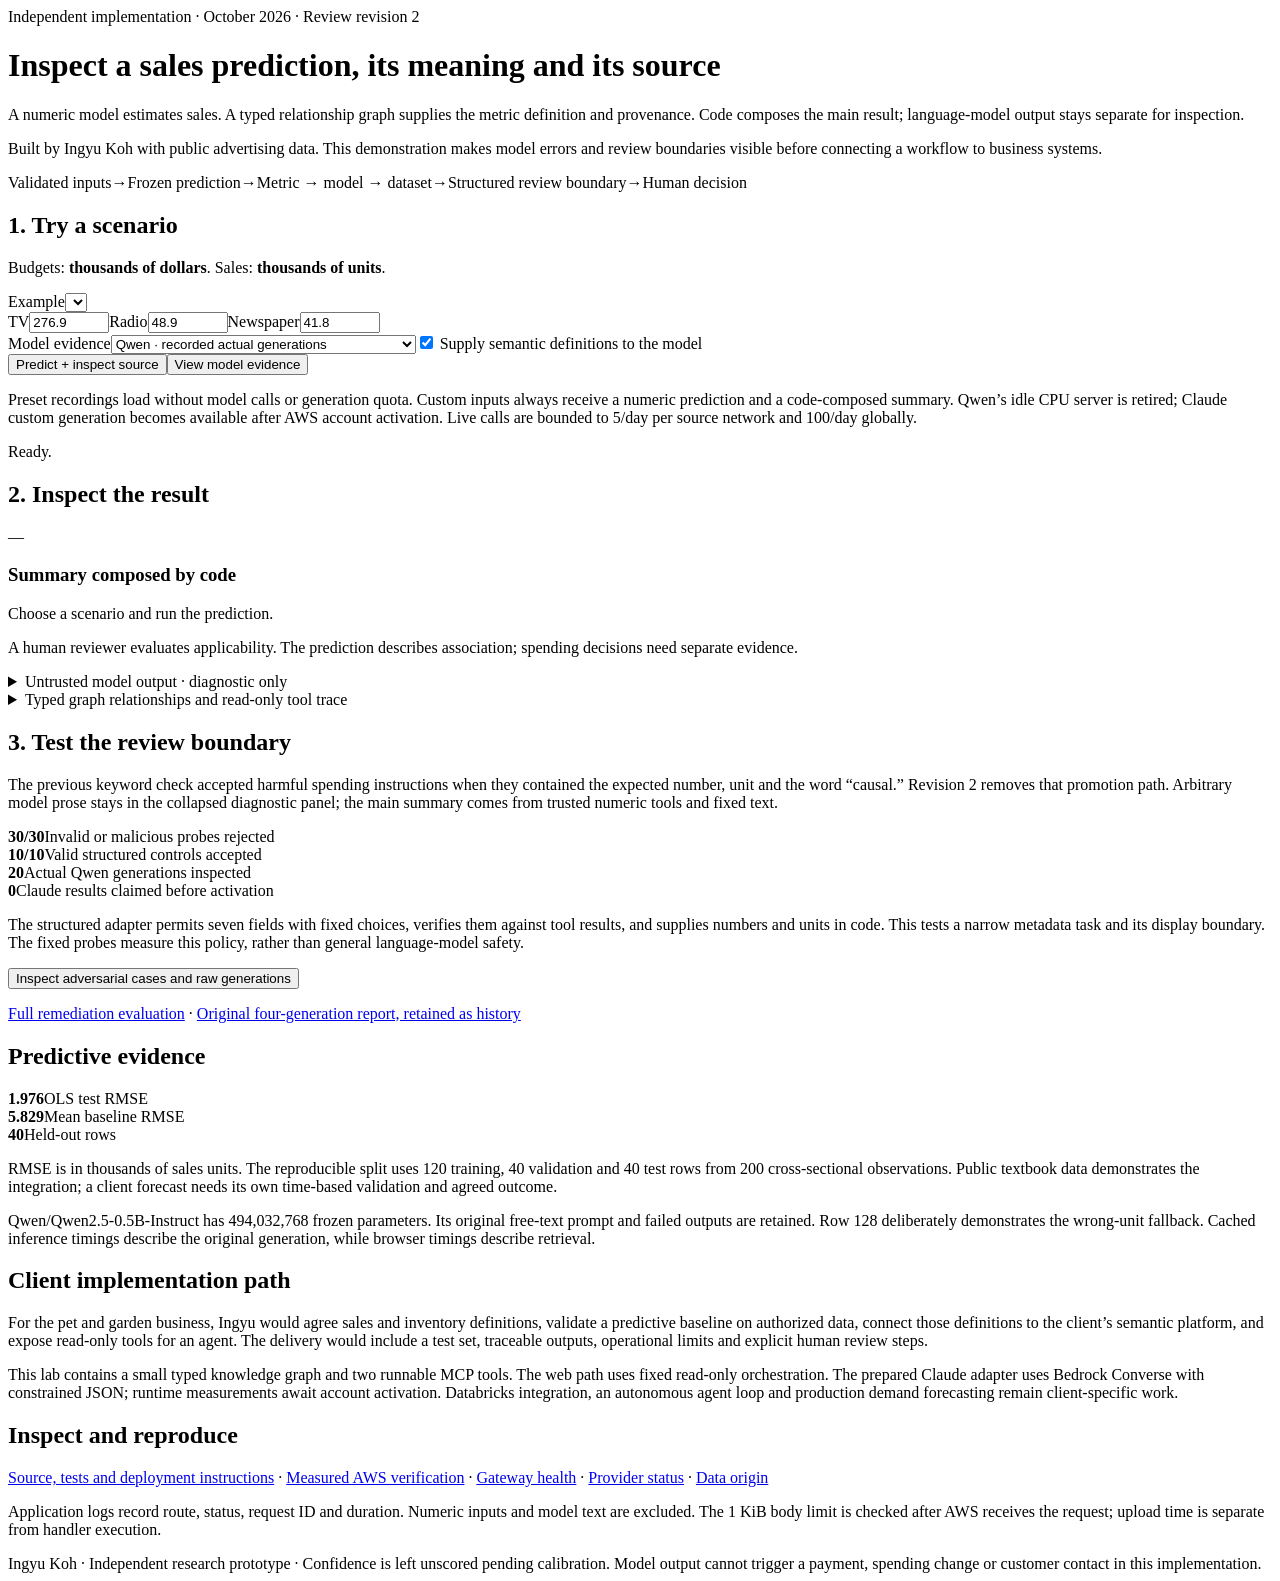
==== commit 2cb2a8a2: "Publish measured cached-serving verification and preserve historical report context" ====
--- a/docs/aws.html
+++ b/docs/aws.html
@@ -5,5 +5,5 @@
 <article><h2>2. Inspect the result</h2><div id="number" class="number">—</div><div id="support"></div><h3>Summary composed by code</h3><p id="summary">Choose a scenario and run the prediction.</p><p id="flags" class="warning">A human reviewer evaluates applicability. The prediction describes association; spending decisions need separate evidence.</p><details><summary>Untrusted model output · diagnostic only</summary><pre id="raw">Choose “View model evidence” to inspect a recording.</pre></details><details><summary>Typed graph relationships and read-only tool trace</summary><pre id="trace"></pre></details></article></section>
 <section><h2>3. Test the review boundary</h2><p>The previous keyword check accepted harmful spending instructions when they contained the expected number, unit and the word “causal.” Revision 2 removes that promotion path. Arbitrary model prose stays in the collapsed diagnostic panel; the main summary comes from trusted numeric tools and fixed text.</p><div class="metrics"><div><strong>30/30</strong><span>Invalid or malicious probes rejected</span></div><div><strong>10/10</strong><span>Valid structured controls accepted</span></div><div><strong id="generation-count">20</strong><span>Actual Qwen generations inspected</span></div><div><strong>0</strong><span>Claude results claimed before activation</span></div></div><p>The structured adapter permits seven fields with fixed choices, verifies them against tool results, and supplies numbers and units in code. This tests a narrow metadata task and its display boundary. The fixed probes measure this policy, rather than general language-model safety.</p><button id="recorded">Inspect adversarial cases and raw generations</button><pre id="recorded-output"></pre><p><a href="/api/remediation">Full remediation evaluation</a> · <a href="/api/report">Original four-generation report, retained as history</a></p></section>
 <section class="grid"><article><h2>Predictive evidence</h2><div class="metrics"><div><strong>1.976</strong><span>OLS test RMSE</span></div><div><strong>5.829</strong><span>Mean baseline RMSE</span></div><div><strong>40</strong><span>Held-out rows</span></div></div><p>RMSE is in thousands of sales units. The reproducible split uses 120 training, 40 validation and 40 test rows from 200 cross-sectional observations. Public textbook data demonstrates the integration; a client forecast needs its own time-based validation and agreed outcome.</p><p>Qwen/Qwen2.5-0.5B-Instruct has 494,032,768 frozen parameters. Its original free-text prompt and failed outputs are retained. Row 128 deliberately demonstrates the wrong-unit fallback. Cached inference timings describe the original generation, while browser timings describe retrieval.</p></article><article><h2>Client implementation path</h2><p>For the pet and garden business, Ingyu would agree sales and inventory definitions, validate a predictive baseline on authorized data, connect those definitions to the client’s semantic platform, and expose read-only tools for an agent. The delivery would include a test set, traceable outputs, operational limits and explicit human review steps.</p><p>This lab contains a small typed knowledge graph and two runnable MCP tools. The web path uses fixed read-only orchestration. The prepared Claude adapter uses Bedrock Converse with constrained JSON; runtime measurements await account activation. Databricks integration, an autonomous agent loop and production demand forecasting remain client-specific work.</p></article></section>
-<section><h2>Inspect and reproduce</h2><p><a href="https://github.com/ingyukoh/business-decision-context-lab" target="_blank" rel="noopener">Source, tests and deployment instructions</a> · <a href="/health">Gateway health</a> · <a href="/api/model-health">Provider status</a> · <a href="https://www.statlearning.com/s/Advertising.csv">Data origin</a></p><p>Application logs record route, status, request ID and duration. Numeric inputs and model text are excluded. The 1 KiB body limit is checked after AWS receives the request; upload time is separate from handler execution.</p></section>
+<section><h2>Inspect and reproduce</h2><p><a href="https://github.com/ingyukoh/business-decision-context-lab" target="_blank" rel="noopener">Source, tests and deployment instructions</a> · <a href="/api/aws-verification">Measured AWS verification</a> · <a href="/health">Gateway health</a> · <a href="/api/model-health">Provider status</a> · <a href="https://www.statlearning.com/s/Advertising.csv">Data origin</a></p><p>Application logs record route, status, request ID and duration. Numeric inputs and model text are excluded. The 1 KiB body limit is checked after AWS receives the request; upload time is separate from handler execution.</p></section>
 <footer>Ingyu Koh · Independent research prototype · Confidence is left unscored pending calibration. Model output cannot trigger a payment, spending change or customer contact in this implementation.</footer></main></body></html>
